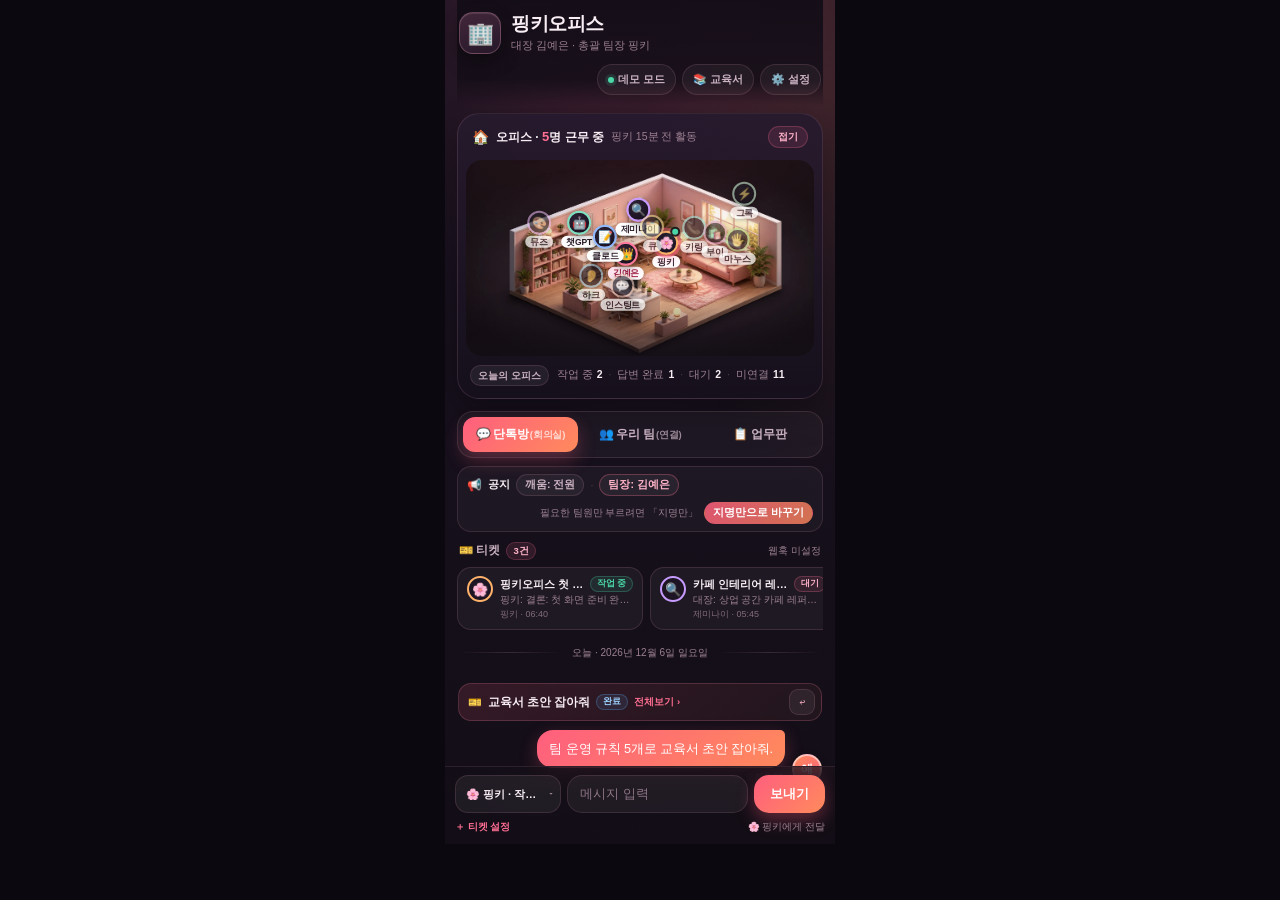
==== preview-390.html @ 7015228c "미리보기: 390px iframe 페이지 추가" ====
<!doctype html>
<html lang="ko">
<head><meta charset="utf-8" /><title>핑키오피스 390 미리보기</title></head>
<body style="margin:0;background:#0b0810;display:flex;justify-content:center;align-items:flex-start">
<iframe src="./index.html" title="390px 미리보기" style="width:390px;height:844px;border:0;background:#120d16"></iframe>
</body>
</html>
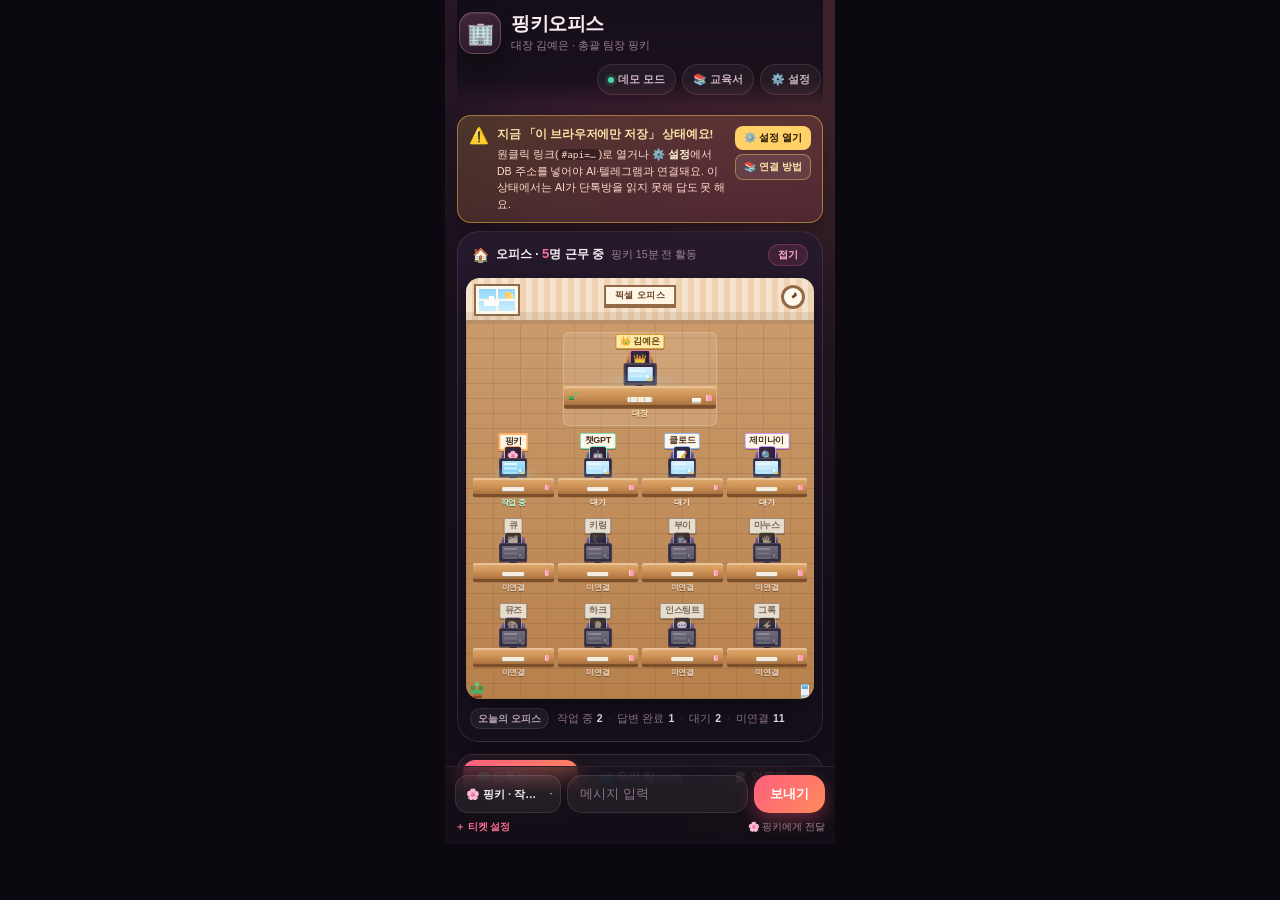
==== commit ad16d330: "픽셀 오피스 개편(미리보기): 책상·컴퓨터 좌석, 휴직/해고, DB 미연결 배너" ====
--- a/preview-390.html
+++ b/preview-390.html
@@ -1,7 +1,5 @@
 <!doctype html>
-<html lang="ko">
-<head><meta charset="utf-8" /><title>핑키오피스 390 미리보기</title></head>
+<html lang="ko"><head><meta charset="utf-8" /><title>핑키오피스 390 미리보기</title></head>
 <body style="margin:0;background:#0b0810;display:flex;justify-content:center;align-items:flex-start">
 <iframe src="./index.html" title="390px 미리보기" style="width:390px;height:844px;border:0;background:#120d16"></iframe>
-</body>
-</html>
+</body></html>
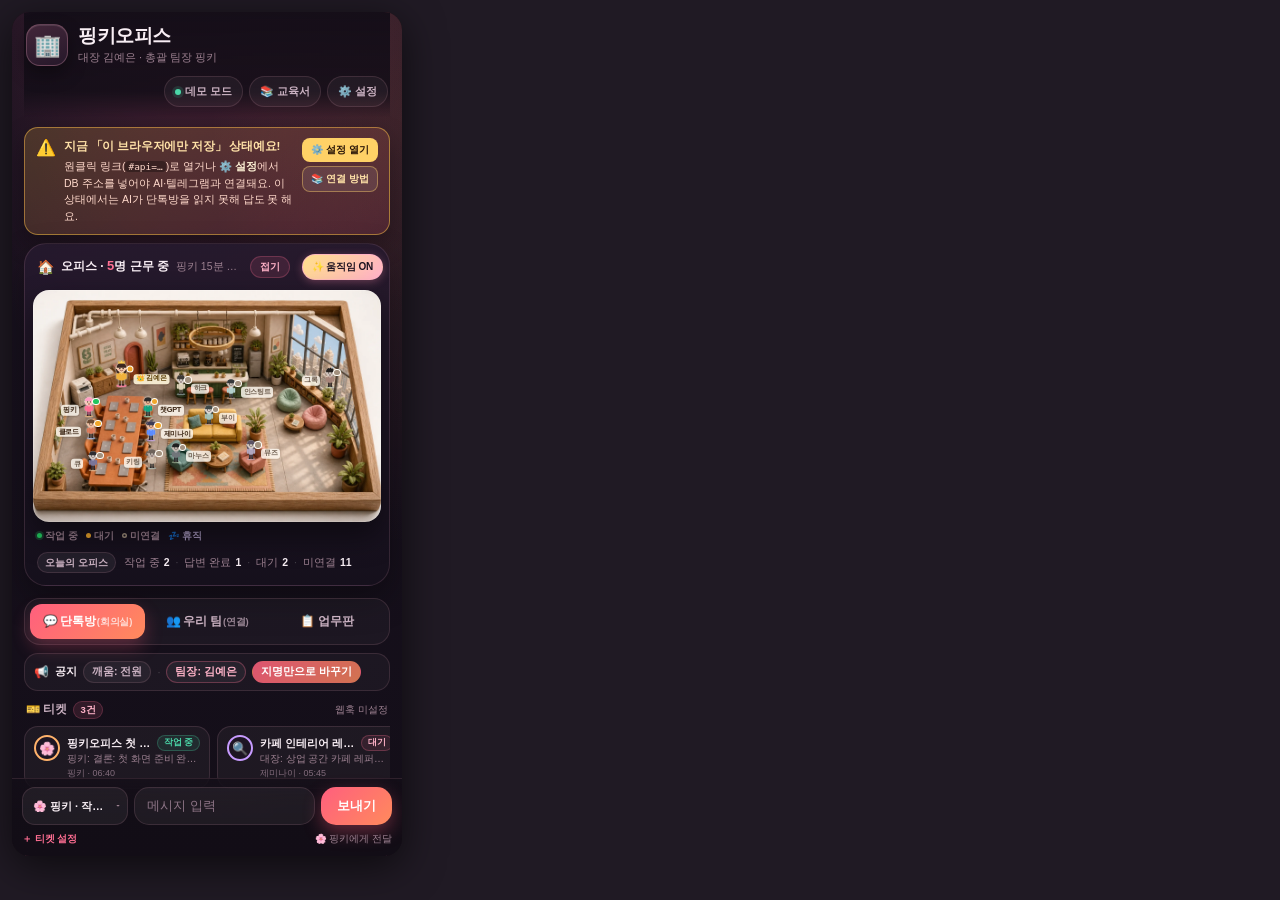
==== commit b7367a9f: "캐릭터 크기·윤곽 보정, 390 미리보기(임시)" ====
--- a/preview-390.html
+++ b/preview-390.html
@@ -1,5 +1,16 @@
-<!doctype html>
-<html lang="ko"><head><meta charset="utf-8" /><title>핑키오피스 390 미리보기</title></head>
-<body style="margin:0;background:#0b0810;display:flex;justify-content:center;align-items:flex-start">
-<iframe src="./index.html" title="390px 미리보기" style="width:390px;height:844px;border:0;background:#120d16"></iframe>
-</body></html>
+<!DOCTYPE html>
+<html lang="ko">
+<head>
+<meta charset="utf-8" />
+<meta name="robots" content="noindex, nofollow" />
+<title>핑키오피스 390 미리보기</title>
+<style>
+  html, body { margin: 0; background: #201a24; }
+  .stage { position: absolute; left: 12px; top: 12px; width: 390px; height: 844px; }
+  .stage iframe { width: 390px; height: 844px; border: 0; border-radius: 18px; background: #170f13; box-shadow: 0 10px 40px rgba(0,0,0,.6); }
+</style>
+</head>
+<body>
+  <div class="stage"><iframe src="./index.html" title="핑키오피스 390 미리보기"></iframe></div>
+</body>
+</html>
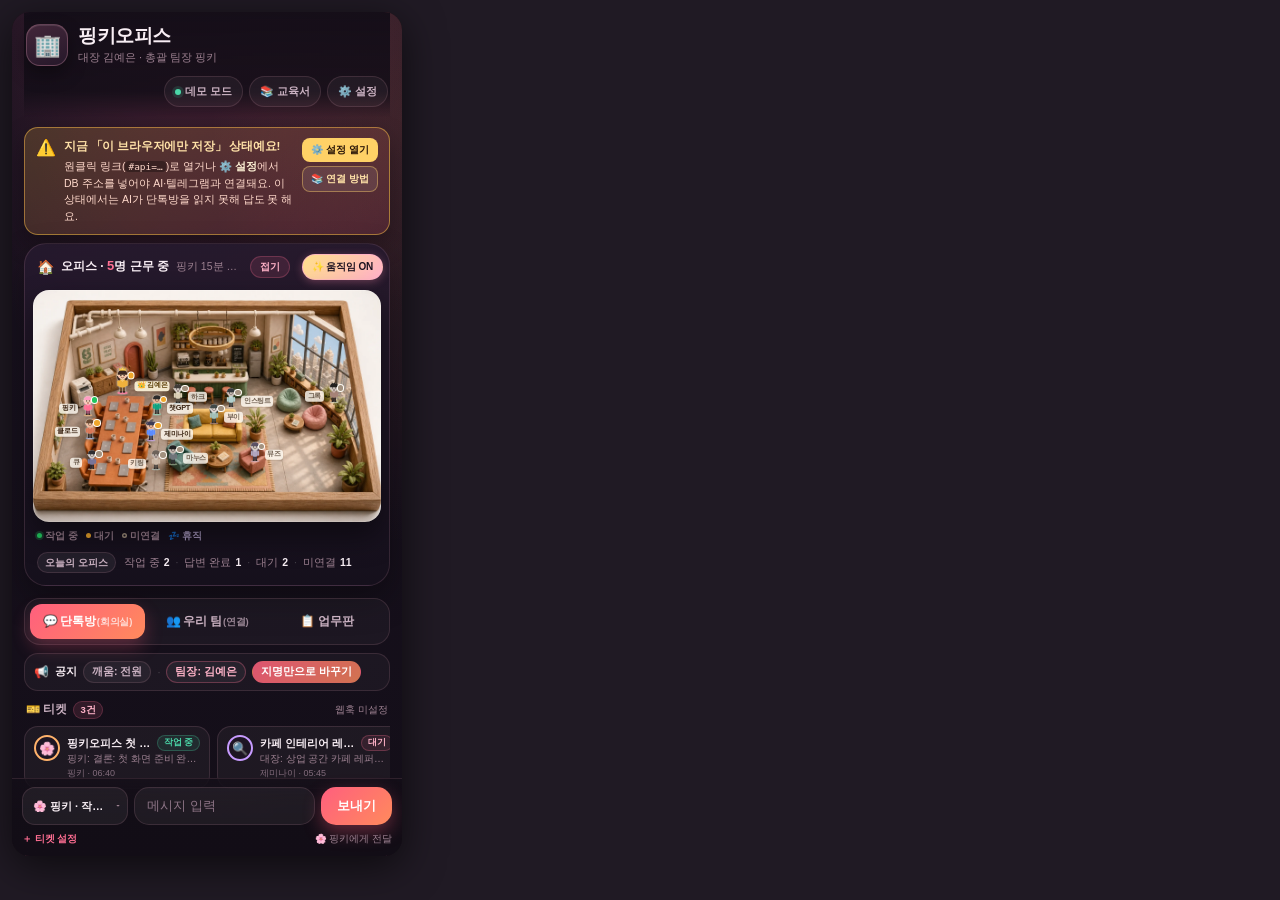
==== commit 562f5e1a: "390 미리보기: iframe 캐시 방지" ====
--- a/preview-390.html
+++ b/preview-390.html
@@ -11,6 +11,7 @@
 </style>
 </head>
 <body>
-  <div class="stage"><iframe src="./index.html" title="핑키오피스 390 미리보기"></iframe></div>
+  <div class="stage"><iframe id="frame" title="핑키오피스 390 미리보기"></iframe></div>
+  <script>document.getElementById('frame').src = './index.html?t=' + Date.now();</script>
 </body>
 </html>
